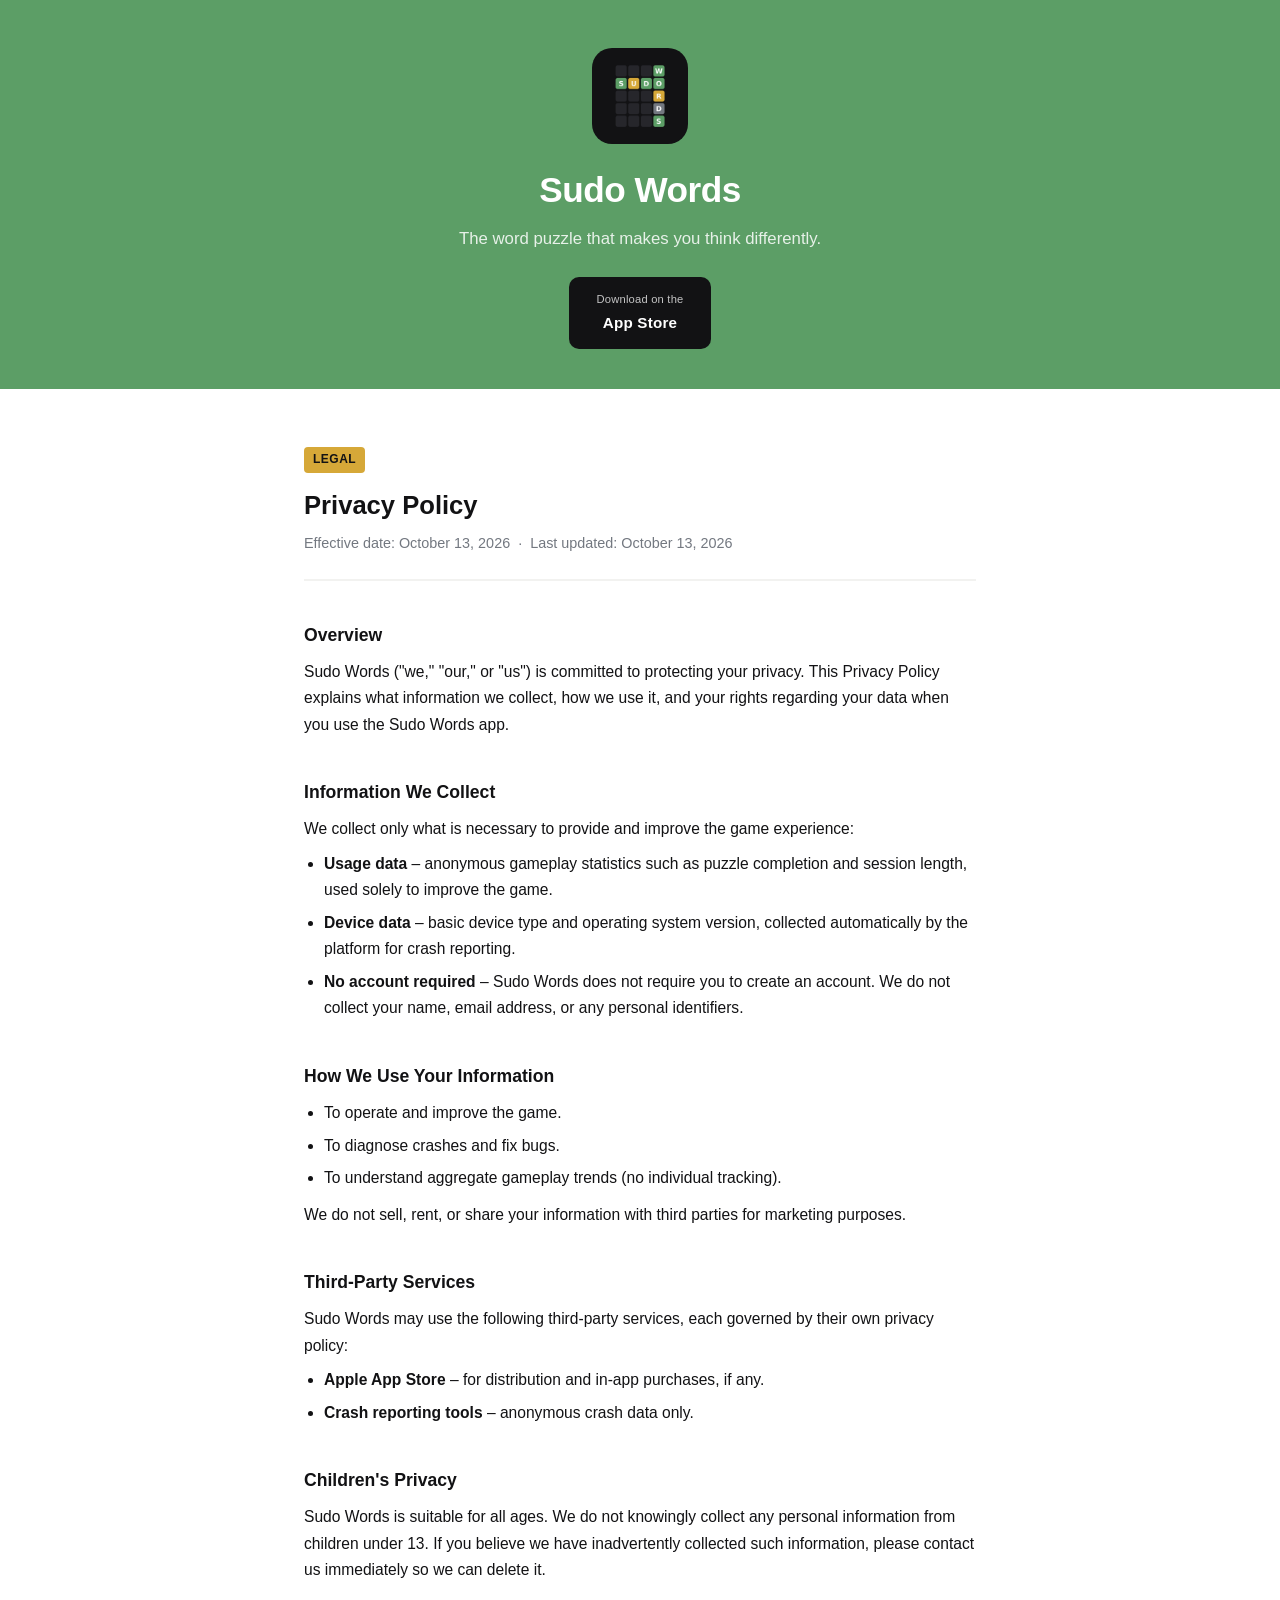
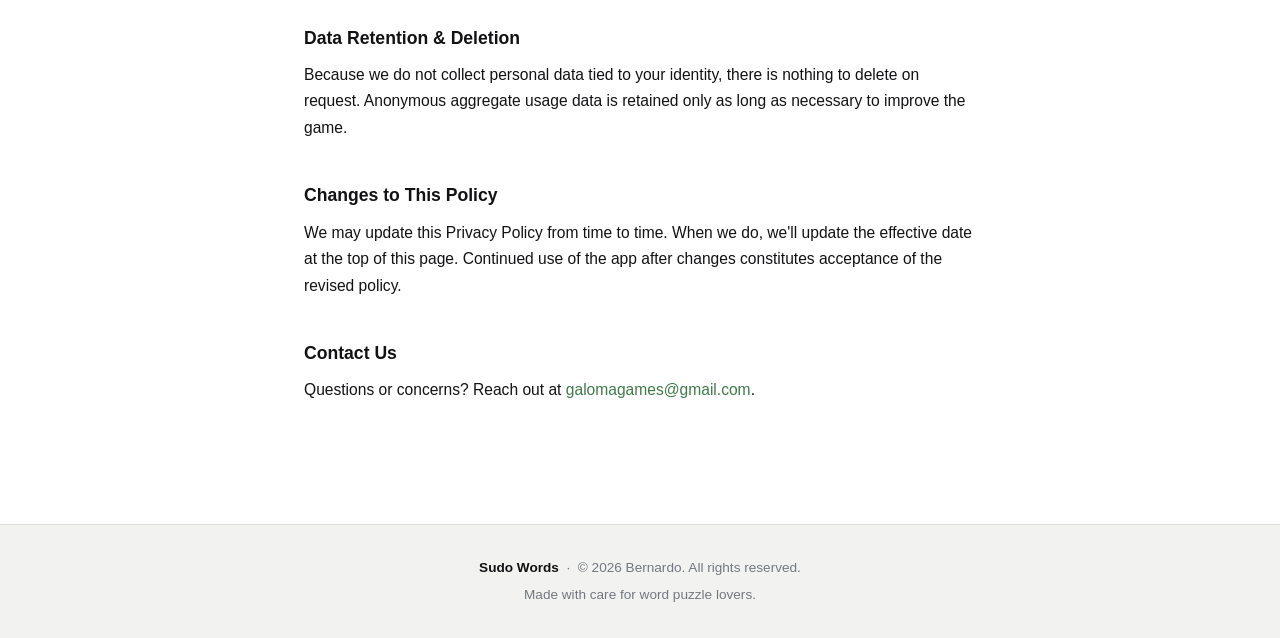
==== index.html @ 6a66f020 "Add files via upload" ====
<!DOCTYPE html>
<html lang="en">
<head>
  <meta charset="UTF-8" />
  <meta name="viewport" content="width=device-width, initial-scale=1.0" />
  <title>Sudo Words – Privacy Policy</title>
  <style>
    *, *::before, *::after { box-sizing: border-box; margin: 0; padding: 0; }

    :root {
      --green: #5C9E66;
      --green-dark: #3F7A49;
      --gold: #D6A838;
      --slate: #737880;
      --white: #FFFFFF;
      --near-black: #121214;
      --off-white: #F2F2F0;
      --border: #E0E0DE;
    }

    body {
      font-family: -apple-system, BlinkMacSystemFont, 'Segoe UI', Roboto, Helvetica, Arial, sans-serif;
      background: var(--white);
      color: var(--near-black);
      font-size: 16px;
      line-height: 1.6;
    }

    /* ── Header ── */
    header {
      background: var(--green);
      padding: 48px 24px 40px;
      text-align: center;
    }

    .app-icon {
      width: 96px;
      height: 96px;
      border-radius: 20px;
      margin-bottom: 18px;
      display: block;
      margin-left: auto;
      margin-right: auto;
    }

    header h1 {
      font-size: 2.2rem;
      font-weight: 800;
      color: var(--white);
      letter-spacing: -0.5px;
    }

    header p.tagline {
      color: rgba(255,255,255,0.85);
      margin-top: 8px;
      font-size: 1.05rem;
    }

    .app-store-btn {
      display: inline-block;
      margin-top: 24px;
      background: var(--near-black);
      color: var(--white);
      text-decoration: none;
      padding: 14px 28px;
      border-radius: 10px;
      font-size: 0.95rem;
      font-weight: 600;
      letter-spacing: 0.2px;
      transition: opacity 0.15s;
    }

    .app-store-btn:hover { opacity: 0.85; }

    .app-store-btn .btn-small { display: block; font-size: 0.7rem; font-weight: 400; opacity: 0.75; margin-bottom: 2px; }

    /* ── Main content ── */
    main {
      max-width: 720px;
      margin: 0 auto;
      padding: 56px 24px 80px;
    }

    .policy-header {
      border-bottom: 2px solid var(--off-white);
      padding-bottom: 24px;
      margin-bottom: 40px;
    }

    .policy-header h2 {
      font-size: 1.6rem;
      font-weight: 700;
      color: var(--near-black);
    }

    .policy-header p {
      color: var(--slate);
      margin-top: 6px;
      font-size: 0.9rem;
    }

    .gold-accent {
      display: inline-block;
      background: var(--gold);
      color: var(--near-black);
      font-size: 0.75rem;
      font-weight: 700;
      letter-spacing: 0.5px;
      text-transform: uppercase;
      padding: 3px 9px;
      border-radius: 4px;
      margin-bottom: 12px;
    }

    section {
      margin-bottom: 40px;
    }

    section h3 {
      font-size: 1.1rem;
      font-weight: 700;
      color: var(--near-black);
      margin-bottom: 10px;
    }

    section p, section li {
      color: var(--near-black);
      font-size: 0.975rem;
      line-height: 1.7;
    }

    section ul {
      padding-left: 20px;
      margin-top: 8px;
    }

    section ul li {
      margin-bottom: 6px;
    }

    a { color: var(--green-dark); text-decoration: none; }
    a:hover { text-decoration: underline; }

    /* ── Footer ── */
    footer {
      background: var(--off-white);
      border-top: 1px solid var(--border);
      text-align: center;
      padding: 32px 24px;
      font-size: 0.85rem;
      color: var(--slate);
    }

    footer strong { color: var(--near-black); }

    /* ── Responsive ── */
    @media (max-width: 480px) {
      header h1 { font-size: 1.7rem; }
      main { padding: 40px 20px 60px; }
      .tile { width: 30px; height: 30px; font-size: 13px; }
    }
  </style>
</head>
<body>

  <header>
    <img src="[data-uri]" alt="Sudo Words app icon" class="app-icon" />
    <h1>Sudo Words</h1>
    <p class="tagline">The word puzzle that makes you think differently.</p>
    <a href="#" class="app-store-btn" aria-label="Download on the App Store (coming soon)">
      <span class="btn-small">Download on the</span>
      App Store
    </a>
  </header>

  <main>
    <div class="policy-header">
      <span class="gold-accent">Legal</span>
      <h2>Privacy Policy</h2>
      <p>Effective date: October 13, 2026 &nbsp;·&nbsp; Last updated: October 13, 2026</p>
    </div>

    <section>
      <h3>Overview</h3>
      <p>Sudo Words ("we," "our," or "us") is committed to protecting your privacy. This Privacy Policy explains what information we collect, how we use it, and your rights regarding your data when you use the Sudo Words app.</p>
    </section>

    <section>
      <h3>Information We Collect</h3>
      <p>We collect only what is necessary to provide and improve the game experience:</p>
      <ul>
        <li><strong>Usage data</strong> – anonymous gameplay statistics such as puzzle completion and session length, used solely to improve the game.</li>
        <li><strong>Device data</strong> – basic device type and operating system version, collected automatically by the platform for crash reporting.</li>
        <li><strong>No account required</strong> – Sudo Words does not require you to create an account. We do not collect your name, email address, or any personal identifiers.</li>
      </ul>
    </section>

    <section>
      <h3>How We Use Your Information</h3>
      <ul>
        <li>To operate and improve the game.</li>
        <li>To diagnose crashes and fix bugs.</li>
        <li>To understand aggregate gameplay trends (no individual tracking).</li>
      </ul>
      <p style="margin-top:10px;">We do not sell, rent, or share your information with third parties for marketing purposes.</p>
    </section>

    <section>
      <h3>Third-Party Services</h3>
      <p>Sudo Words may use the following third-party services, each governed by their own privacy policy:</p>
      <ul>
        <li><strong>Apple App Store</strong> – for distribution and in-app purchases, if any.</li>
        <li><strong>Crash reporting tools</strong> – anonymous crash data only.</li>
      </ul>
    </section>

    <section>
      <h3>Children's Privacy</h3>
      <p>Sudo Words is suitable for all ages. We do not knowingly collect any personal information from children under 13. If you believe we have inadvertently collected such information, please contact us immediately so we can delete it.</p>
    </section>

    <section>
      <h3>Data Retention &amp; Deletion</h3>
      <p>Because we do not collect personal data tied to your identity, there is nothing to delete on request. Anonymous aggregate usage data is retained only as long as necessary to improve the game.</p>
    </section>

    <section>
      <h3>Changes to This Policy</h3>
      <p>We may update this Privacy Policy from time to time. When we do, we'll update the effective date at the top of this page. Continued use of the app after changes constitutes acceptance of the revised policy.</p>
    </section>

    <section>
      <h3>Contact Us</h3>
      <p>Questions or concerns? Reach out at <a href="mailto:galomagames@gmail.com">galomagames@gmail.com</a>.</p>
    </section>
  </main>

  <footer>
    <p><strong>Sudo Words</strong> &nbsp;·&nbsp; &copy; 2026 Bernardo. All rights reserved.</p>
    <p style="margin-top:6px;">Made with care for word puzzle lovers.</p>
  </footer>

</body>
</html>
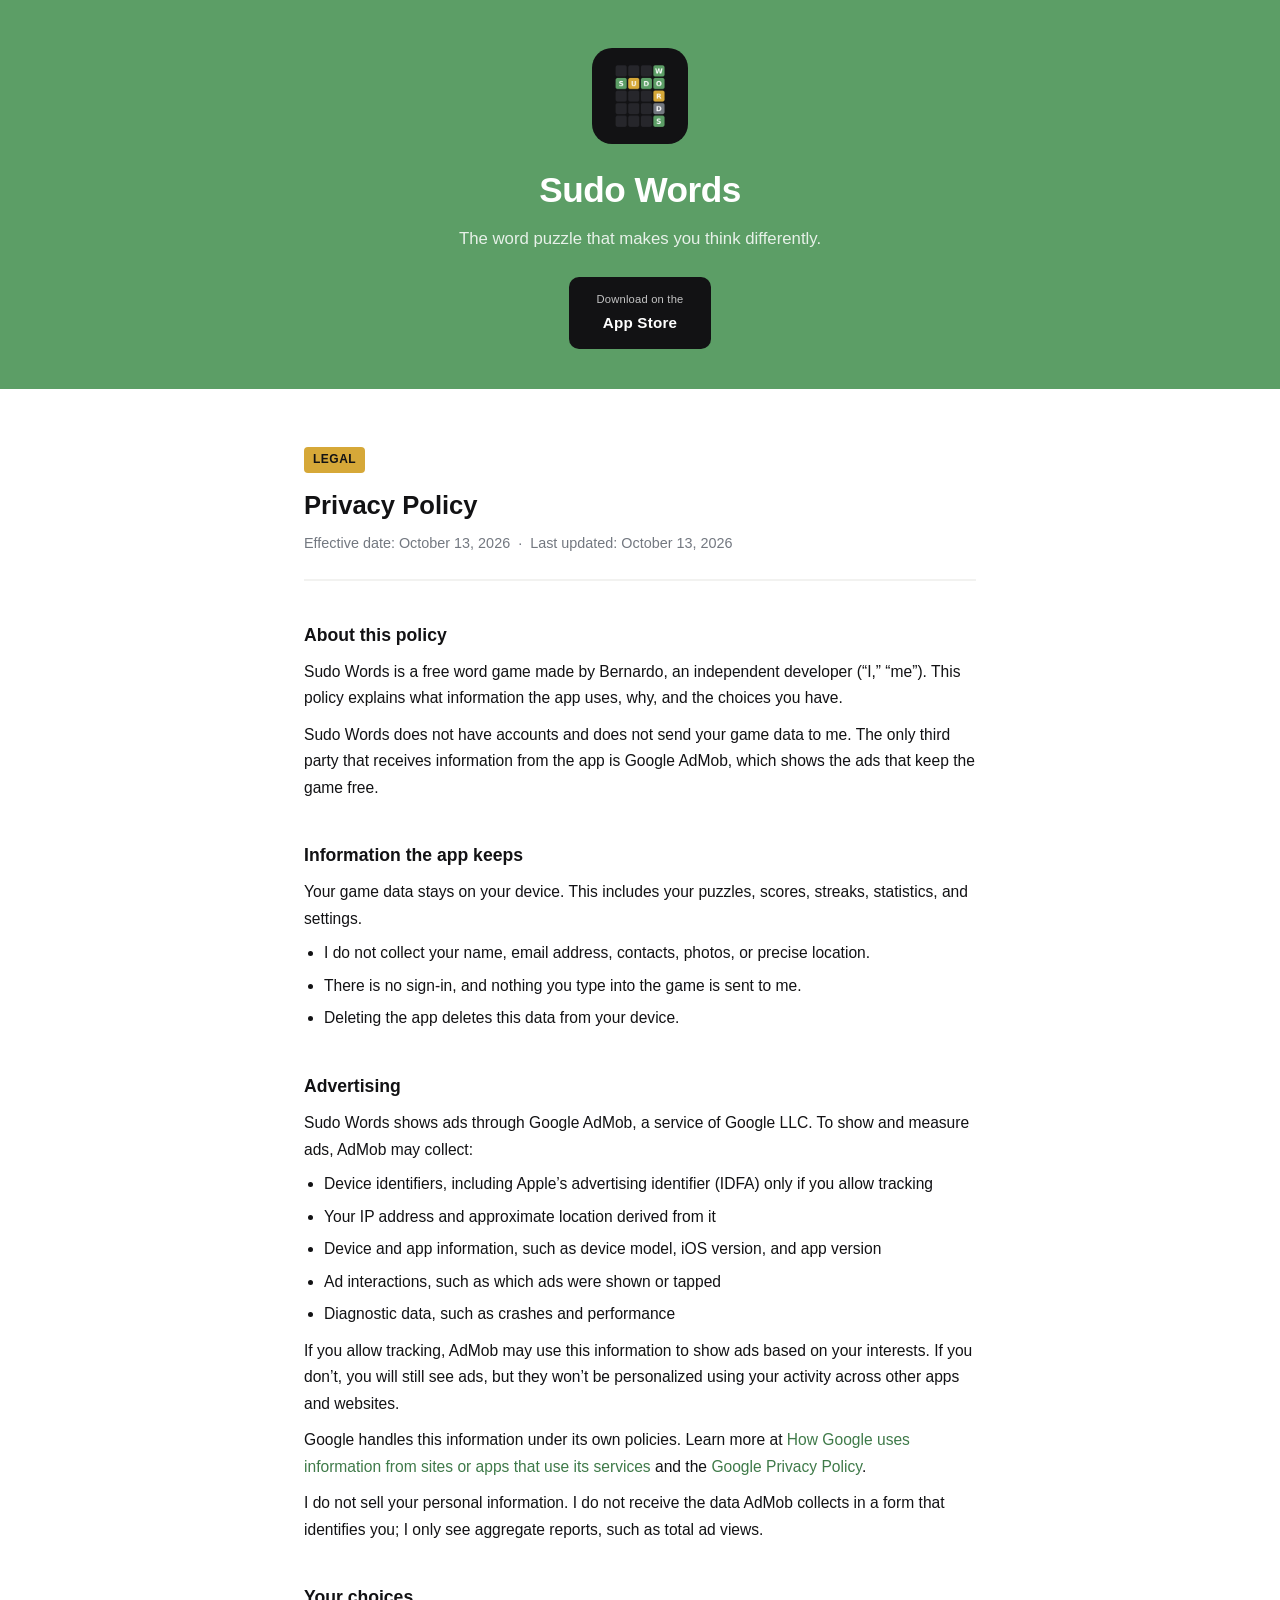
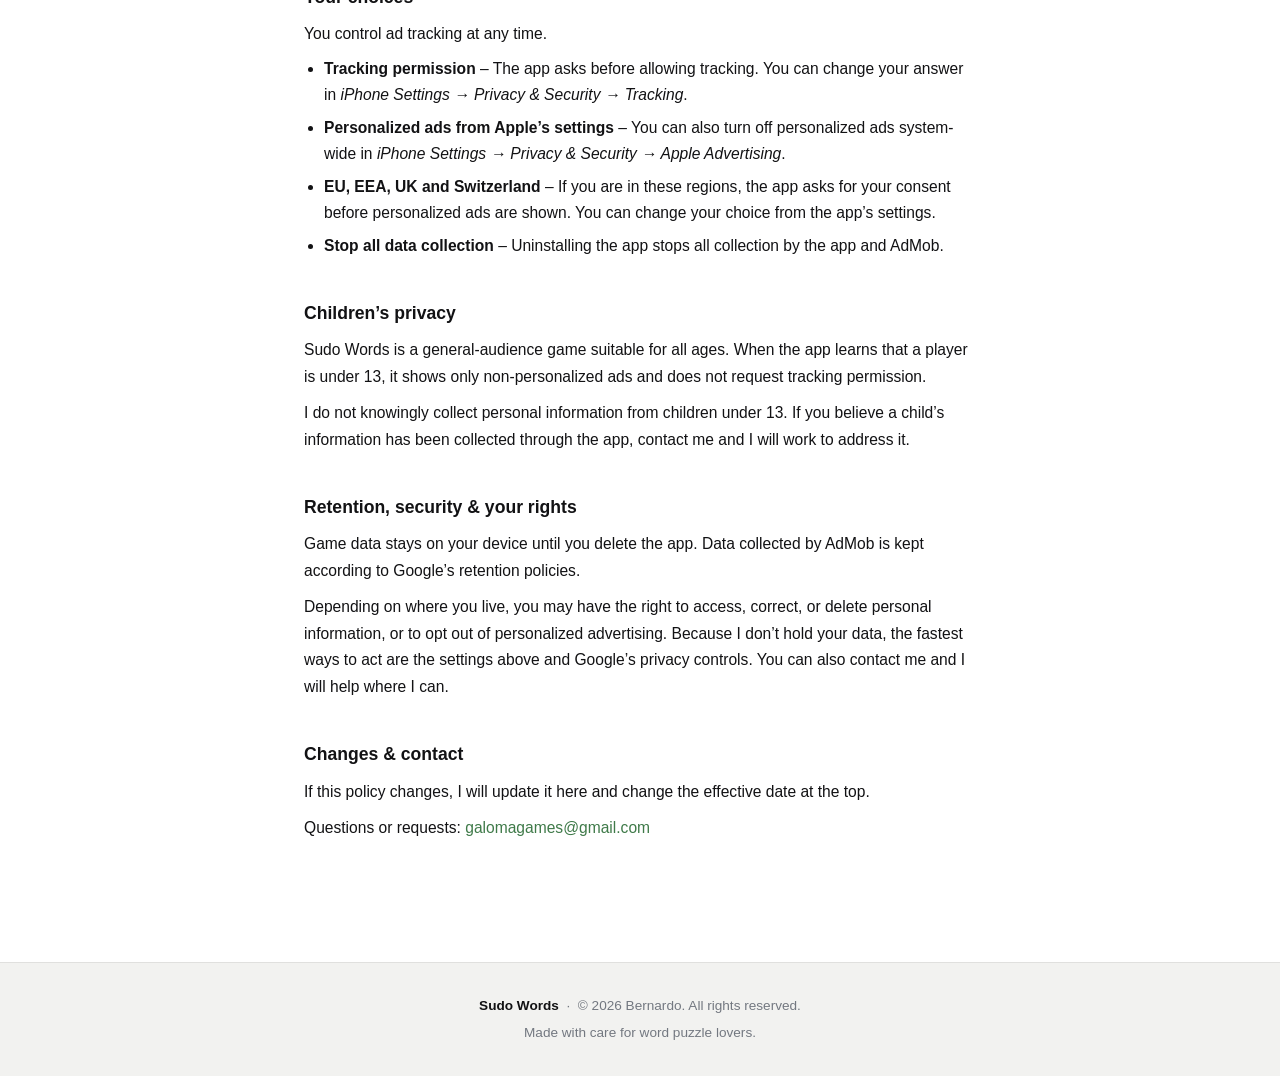
==== commit fe4f033b: "Add files via upload" ====
--- a/index.html
+++ b/index.html
@@ -177,61 +177,67 @@
     <div class="policy-header">
       <span class="gold-accent">Legal</span>
       <h2>Privacy Policy</h2>
-      <p>Effective date: October 13, 2026 &nbsp;·&nbsp; Last updated: October 13, 2026</p>
+      <p>Effective date: October 13, 2026 &nbsp;&middot;&nbsp; Last updated: October 13, 2026</p>
     </div>
 
     <section>
-      <h3>Overview</h3>
-      <p>Sudo Words ("we," "our," or "us") is committed to protecting your privacy. This Privacy Policy explains what information we collect, how we use it, and your rights regarding your data when you use the Sudo Words app.</p>
-    </section>
-
-    <section>
-      <h3>Information We Collect</h3>
-      <p>We collect only what is necessary to provide and improve the game experience:</p>
+      <h3>About this policy</h3>
+      <p>Sudo Words is a free word game made by Bernardo, an independent developer (&ldquo;I,&rdquo; &ldquo;me&rdquo;). This policy explains what information the app uses, why, and the choices you have.</p>
+      <p style="margin-top:10px;">Sudo Words does not have accounts and does not send your game data to me. The only third party that receives information from the app is Google AdMob, which shows the ads that keep the game free.</p>
+    </section>
+
+    <section>
+      <h3>Information the app keeps</h3>
+      <p>Your game data stays on your device. This includes your puzzles, scores, streaks, statistics, and settings.</p>
       <ul>
-        <li><strong>Usage data</strong> – anonymous gameplay statistics such as puzzle completion and session length, used solely to improve the game.</li>
-        <li><strong>Device data</strong> – basic device type and operating system version, collected automatically by the platform for crash reporting.</li>
-        <li><strong>No account required</strong> – Sudo Words does not require you to create an account. We do not collect your name, email address, or any personal identifiers.</li>
+        <li>I do not collect your name, email address, contacts, photos, or precise location.</li>
+        <li>There is no sign-in, and nothing you type into the game is sent to me.</li>
+        <li>Deleting the app deletes this data from your device.</li>
       </ul>
     </section>
 
     <section>
-      <h3>How We Use Your Information</h3>
+      <h3>Advertising</h3>
+      <p>Sudo Words shows ads through Google AdMob, a service of Google LLC. To show and measure ads, AdMob may collect:</p>
       <ul>
-        <li>To operate and improve the game.</li>
-        <li>To diagnose crashes and fix bugs.</li>
-        <li>To understand aggregate gameplay trends (no individual tracking).</li>
+        <li>Device identifiers, including Apple&rsquo;s advertising identifier (IDFA) only if you allow tracking</li>
+        <li>Your IP address and approximate location derived from it</li>
+        <li>Device and app information, such as device model, iOS version, and app version</li>
+        <li>Ad interactions, such as which ads were shown or tapped</li>
+        <li>Diagnostic data, such as crashes and performance</li>
       </ul>
-      <p style="margin-top:10px;">We do not sell, rent, or share your information with third parties for marketing purposes.</p>
-    </section>
-
-    <section>
-      <h3>Third-Party Services</h3>
-      <p>Sudo Words may use the following third-party services, each governed by their own privacy policy:</p>
+      <p style="margin-top:10px;">If you allow tracking, AdMob may use this information to show ads based on your interests. If you don&rsquo;t, you will still see ads, but they won&rsquo;t be personalized using your activity across other apps and websites.</p>
+      <p style="margin-top:10px;">Google handles this information under its own policies. Learn more at <a href="https://policies.google.com/technologies/partner-sites" target="_blank" rel="noopener">How Google uses information from sites or apps that use its services</a> and the <a href="https://policies.google.com/privacy" target="_blank" rel="noopener">Google Privacy Policy</a>.</p>
+      <p style="margin-top:10px;">I do not sell your personal information. I do not receive the data AdMob collects in a form that identifies you; I only see aggregate reports, such as total ad views.</p>
+    </section>
+
+    <section>
+      <h3>Your choices</h3>
+      <p>You control ad tracking at any time.</p>
       <ul>
-        <li><strong>Apple App Store</strong> – for distribution and in-app purchases, if any.</li>
-        <li><strong>Crash reporting tools</strong> – anonymous crash data only.</li>
+        <li><strong>Tracking permission</strong> &ndash; The app asks before allowing tracking. You can change your answer in <em>iPhone Settings &rarr; Privacy &amp; Security &rarr; Tracking</em>.</li>
+        <li><strong>Personalized ads from Apple&rsquo;s settings</strong> &ndash; You can also turn off personalized ads system-wide in <em>iPhone Settings &rarr; Privacy &amp; Security &rarr; Apple Advertising</em>.</li>
+        <li><strong>EU, EEA, UK and Switzerland</strong> &ndash; If you are in these regions, the app asks for your consent before personalized ads are shown. You can change your choice from the app&rsquo;s settings.</li>
+        <li><strong>Stop all data collection</strong> &ndash; Uninstalling the app stops all collection by the app and AdMob.</li>
       </ul>
     </section>
 
     <section>
-      <h3>Children's Privacy</h3>
-      <p>Sudo Words is suitable for all ages. We do not knowingly collect any personal information from children under 13. If you believe we have inadvertently collected such information, please contact us immediately so we can delete it.</p>
-    </section>
-
-    <section>
-      <h3>Data Retention &amp; Deletion</h3>
-      <p>Because we do not collect personal data tied to your identity, there is nothing to delete on request. Anonymous aggregate usage data is retained only as long as necessary to improve the game.</p>
-    </section>
-
-    <section>
-      <h3>Changes to This Policy</h3>
-      <p>We may update this Privacy Policy from time to time. When we do, we'll update the effective date at the top of this page. Continued use of the app after changes constitutes acceptance of the revised policy.</p>
-    </section>
-
-    <section>
-      <h3>Contact Us</h3>
-      <p>Questions or concerns? Reach out at <a href="mailto:galomagames@gmail.com">galomagames@gmail.com</a>.</p>
+      <h3>Children&rsquo;s privacy</h3>
+      <p>Sudo Words is a general-audience game suitable for all ages. When the app learns that a player is under 13, it shows only non-personalized ads and does not request tracking permission.</p>
+      <p style="margin-top:10px;">I do not knowingly collect personal information from children under 13. If you believe a child&rsquo;s information has been collected through the app, contact me and I will work to address it.</p>
+    </section>
+
+    <section>
+      <h3>Retention, security &amp; your rights</h3>
+      <p>Game data stays on your device until you delete the app. Data collected by AdMob is kept according to Google&rsquo;s retention policies.</p>
+      <p style="margin-top:10px;">Depending on where you live, you may have the right to access, correct, or delete personal information, or to opt out of personalized advertising. Because I don&rsquo;t hold your data, the fastest ways to act are the settings above and Google&rsquo;s privacy controls. You can also contact me and I will help where I can.</p>
+    </section>
+
+    <section>
+      <h3>Changes &amp; contact</h3>
+      <p>If this policy changes, I will update it here and change the effective date at the top.</p>
+      <p style="margin-top:10px;">Questions or requests: <a href="mailto:galomagames@gmail.com">galomagames@gmail.com</a></p>
     </section>
   </main>
 
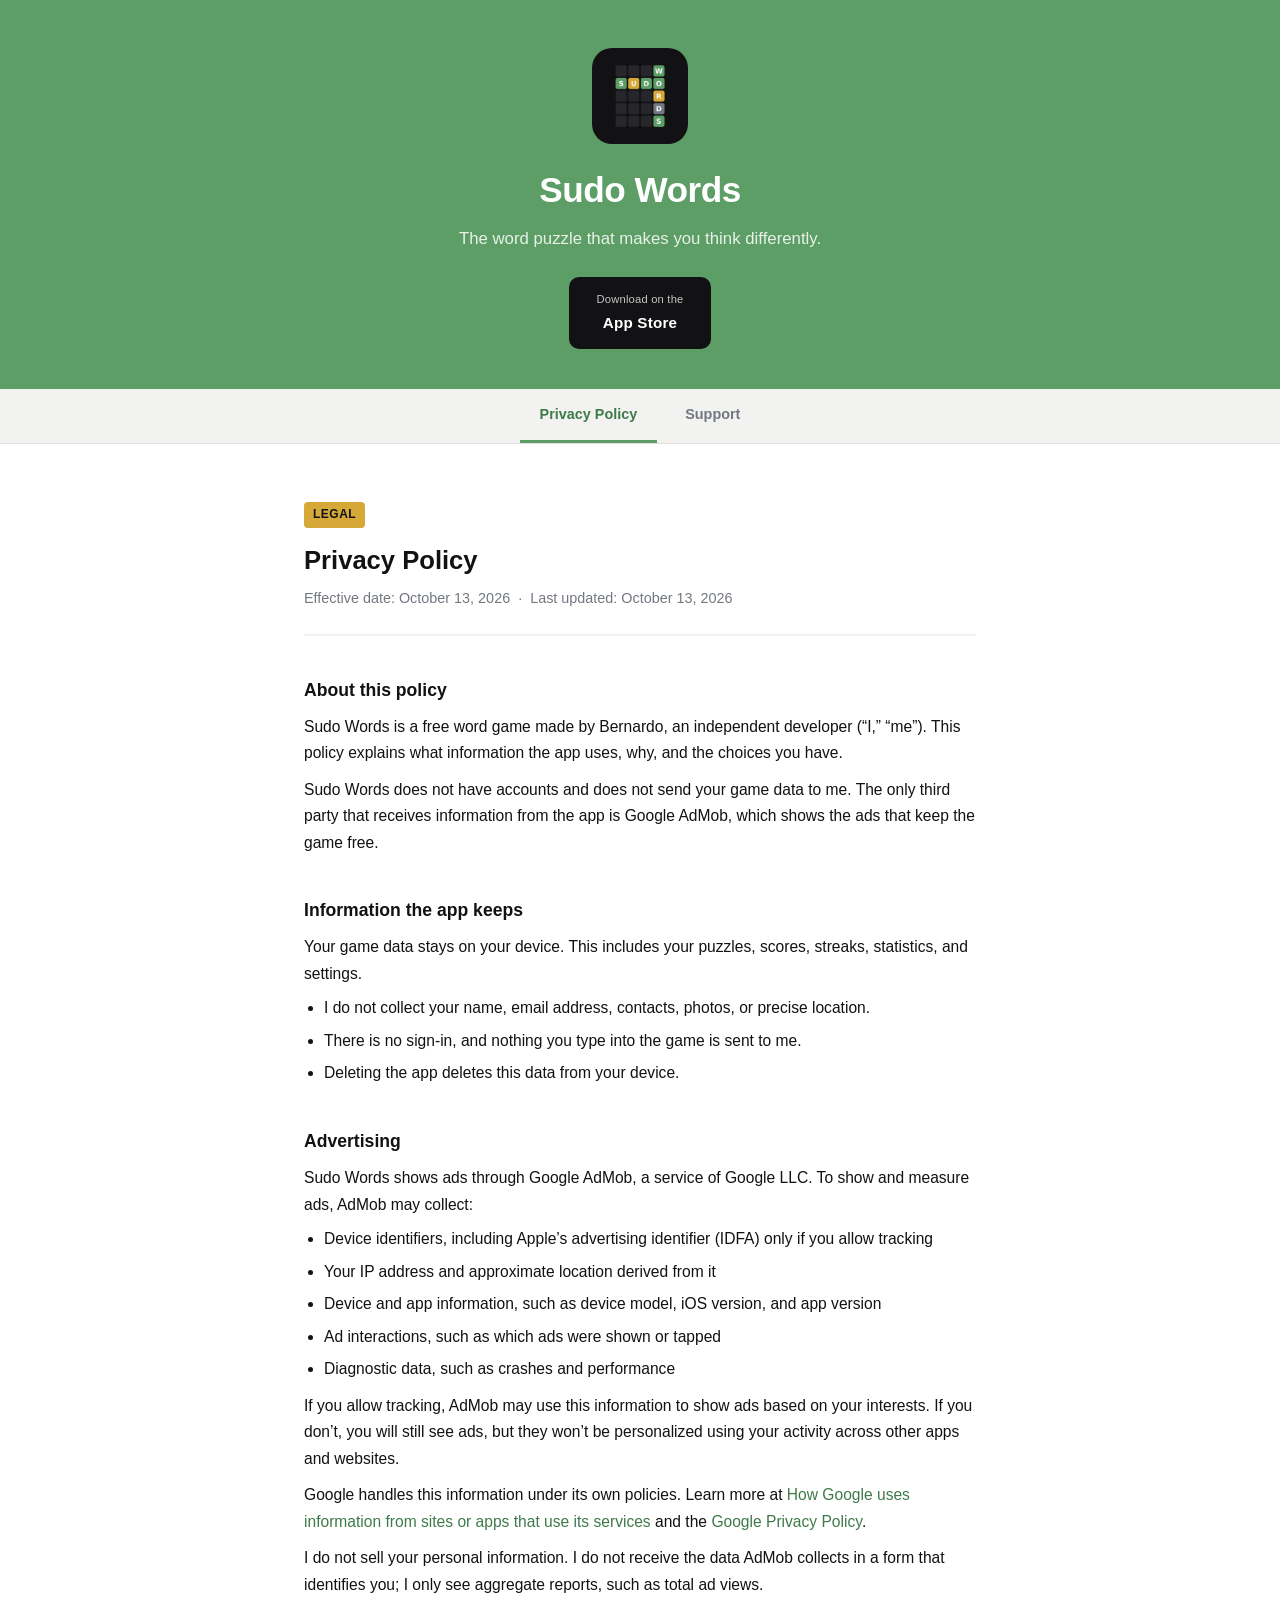
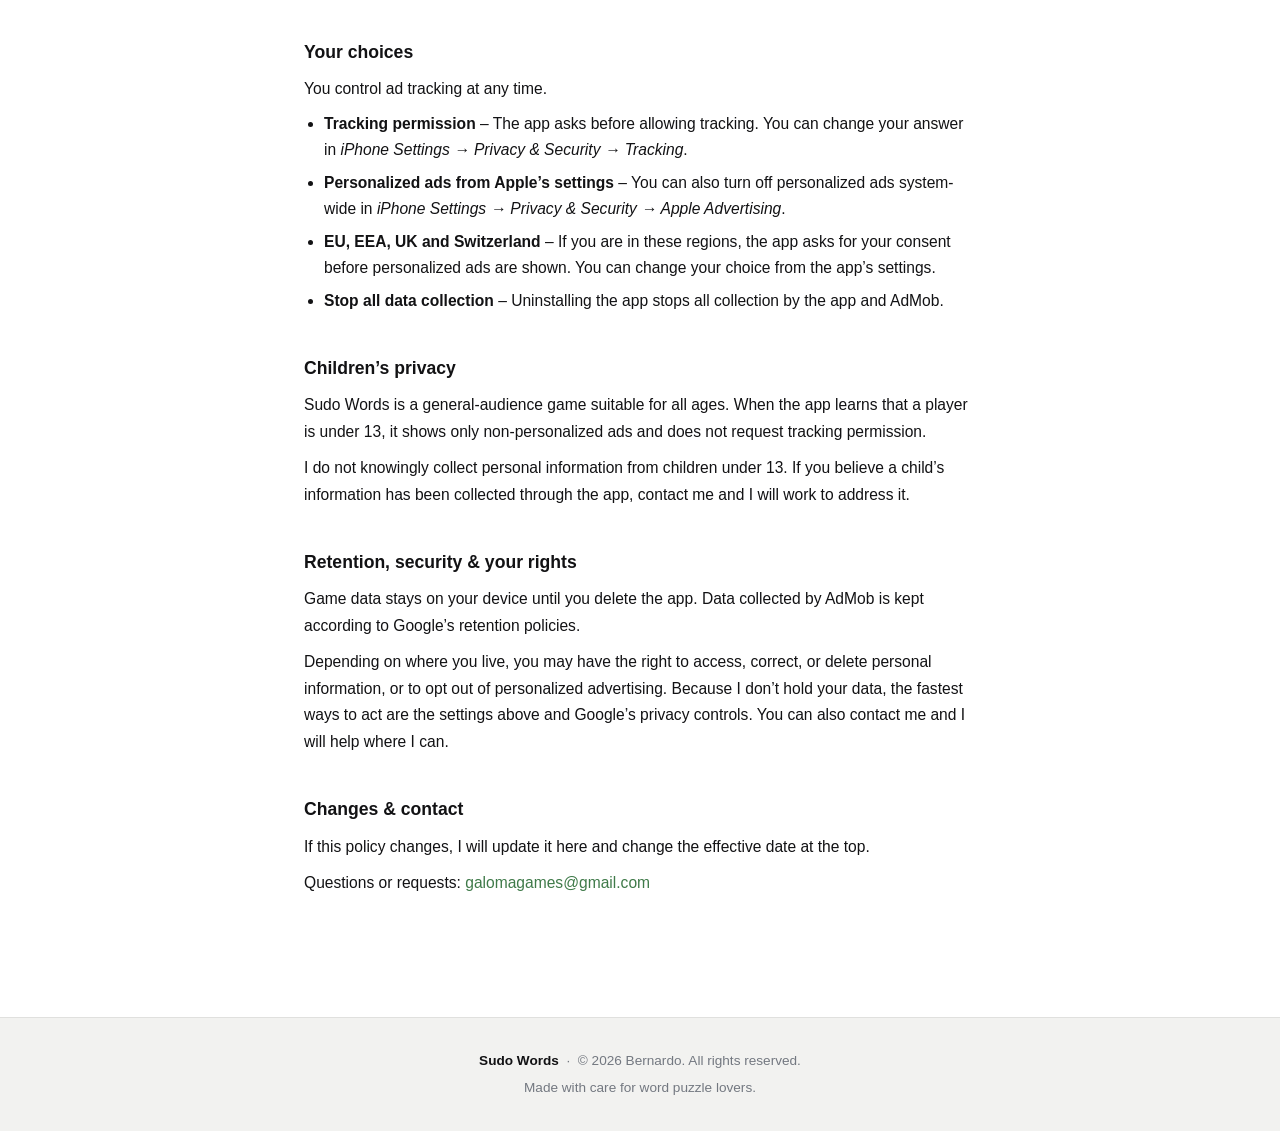
==== commit bc456655: "Add files via upload" ====
--- a/index.html
+++ b/index.html
@@ -159,7 +159,30 @@
       main { padding: 40px 20px 60px; }
       .tile { width: 30px; height: 30px; font-size: 13px; }
     }
-  </style>
+    nav {
+      background: var(--off-white);
+      border-bottom: 1px solid var(--border);
+      display: flex;
+      justify-content: center;
+      gap: 8px;
+      padding: 0 24px;
+    }
+
+    nav a {
+      display: inline-block;
+      padding: 14px 20px;
+      font-size: 0.9rem;
+      font-weight: 600;
+      color: var(--slate);
+      text-decoration: none;
+      border-bottom: 3px solid transparent;
+      transition: color 0.15s, border-color 0.15s;
+    }
+
+    nav a:hover { color: var(--near-black); }
+    nav a.active { color: var(--green-dark); border-bottom-color: var(--green); }
+
+      </style>
 </head>
 <body>
 
@@ -172,6 +195,11 @@
       App Store
     </a>
   </header>
+  <nav>
+    <a href="index.html" class="active">Privacy Policy</a>
+    <a href="support.html">Support</a>
+  </nav>
+
 
   <main>
     <div class="policy-header">
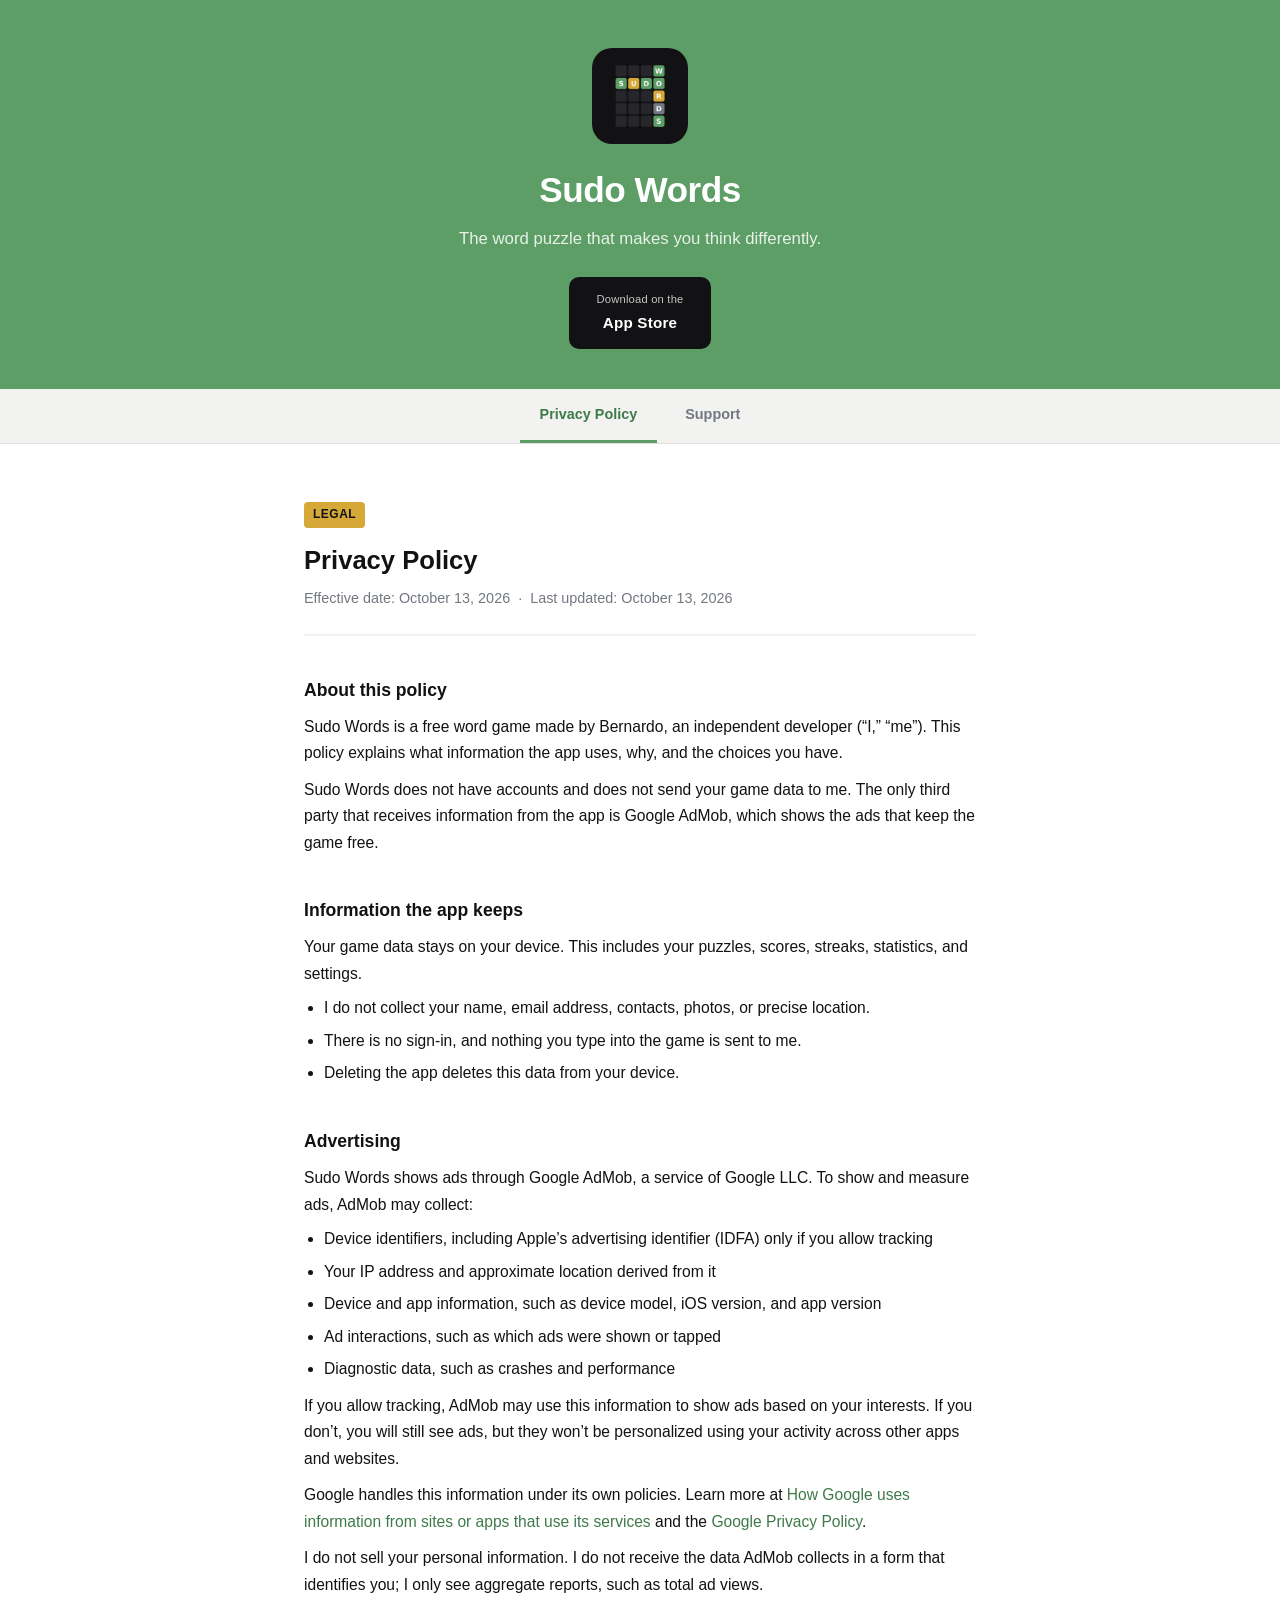
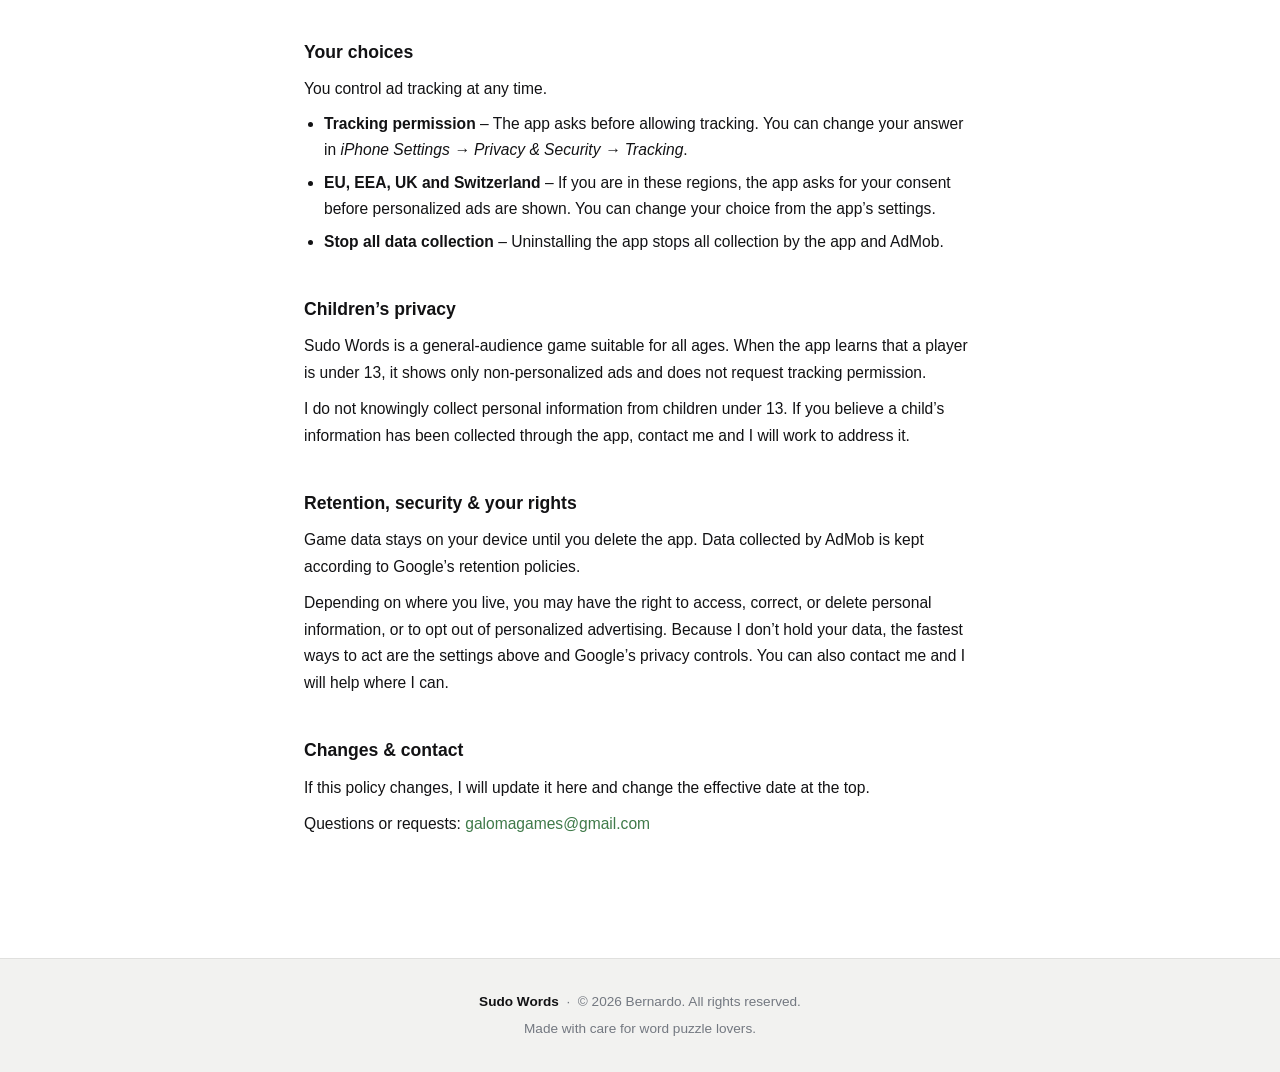
==== commit cac9d6a7: "Add files via upload" ====
--- a/index.html
+++ b/index.html
@@ -244,7 +244,6 @@
       <p>You control ad tracking at any time.</p>
       <ul>
         <li><strong>Tracking permission</strong> &ndash; The app asks before allowing tracking. You can change your answer in <em>iPhone Settings &rarr; Privacy &amp; Security &rarr; Tracking</em>.</li>
-        <li><strong>Personalized ads from Apple&rsquo;s settings</strong> &ndash; You can also turn off personalized ads system-wide in <em>iPhone Settings &rarr; Privacy &amp; Security &rarr; Apple Advertising</em>.</li>
         <li><strong>EU, EEA, UK and Switzerland</strong> &ndash; If you are in these regions, the app asks for your consent before personalized ads are shown. You can change your choice from the app&rsquo;s settings.</li>
         <li><strong>Stop all data collection</strong> &ndash; Uninstalling the app stops all collection by the app and AdMob.</li>
       </ul>
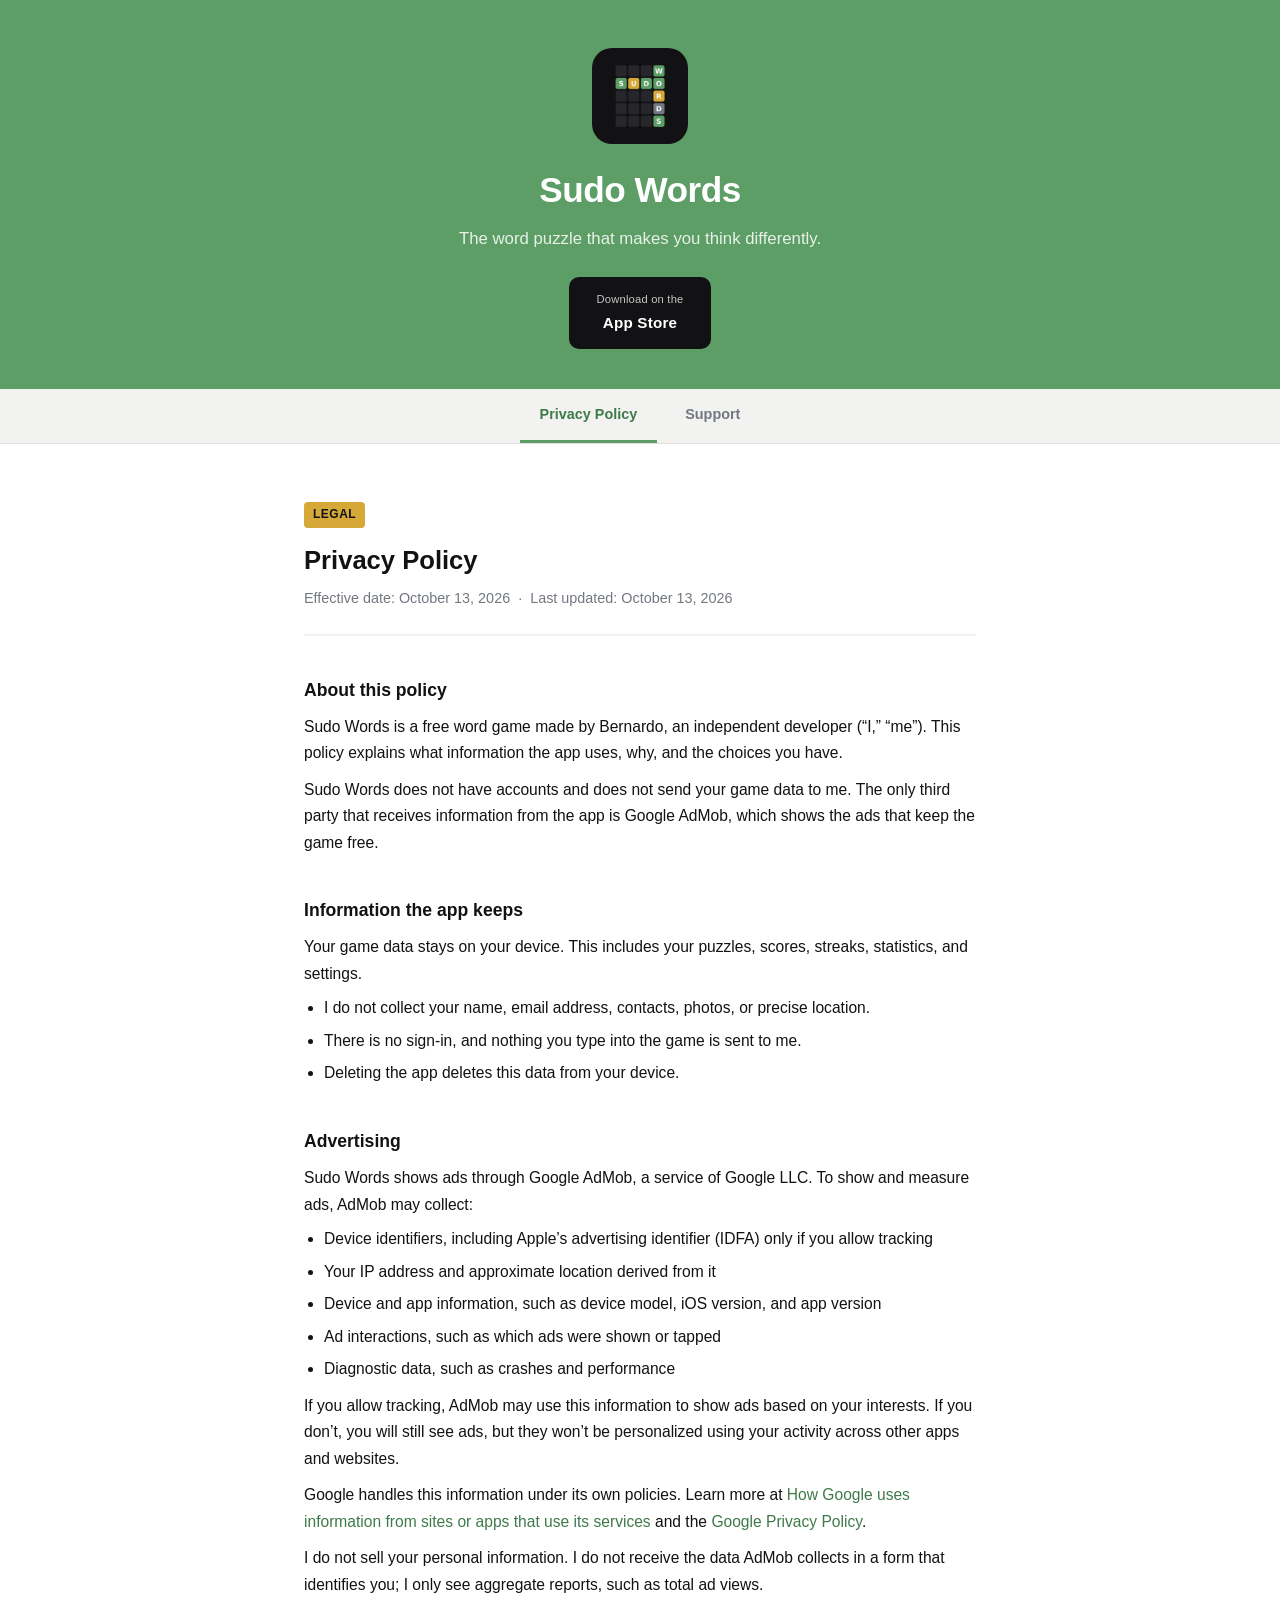
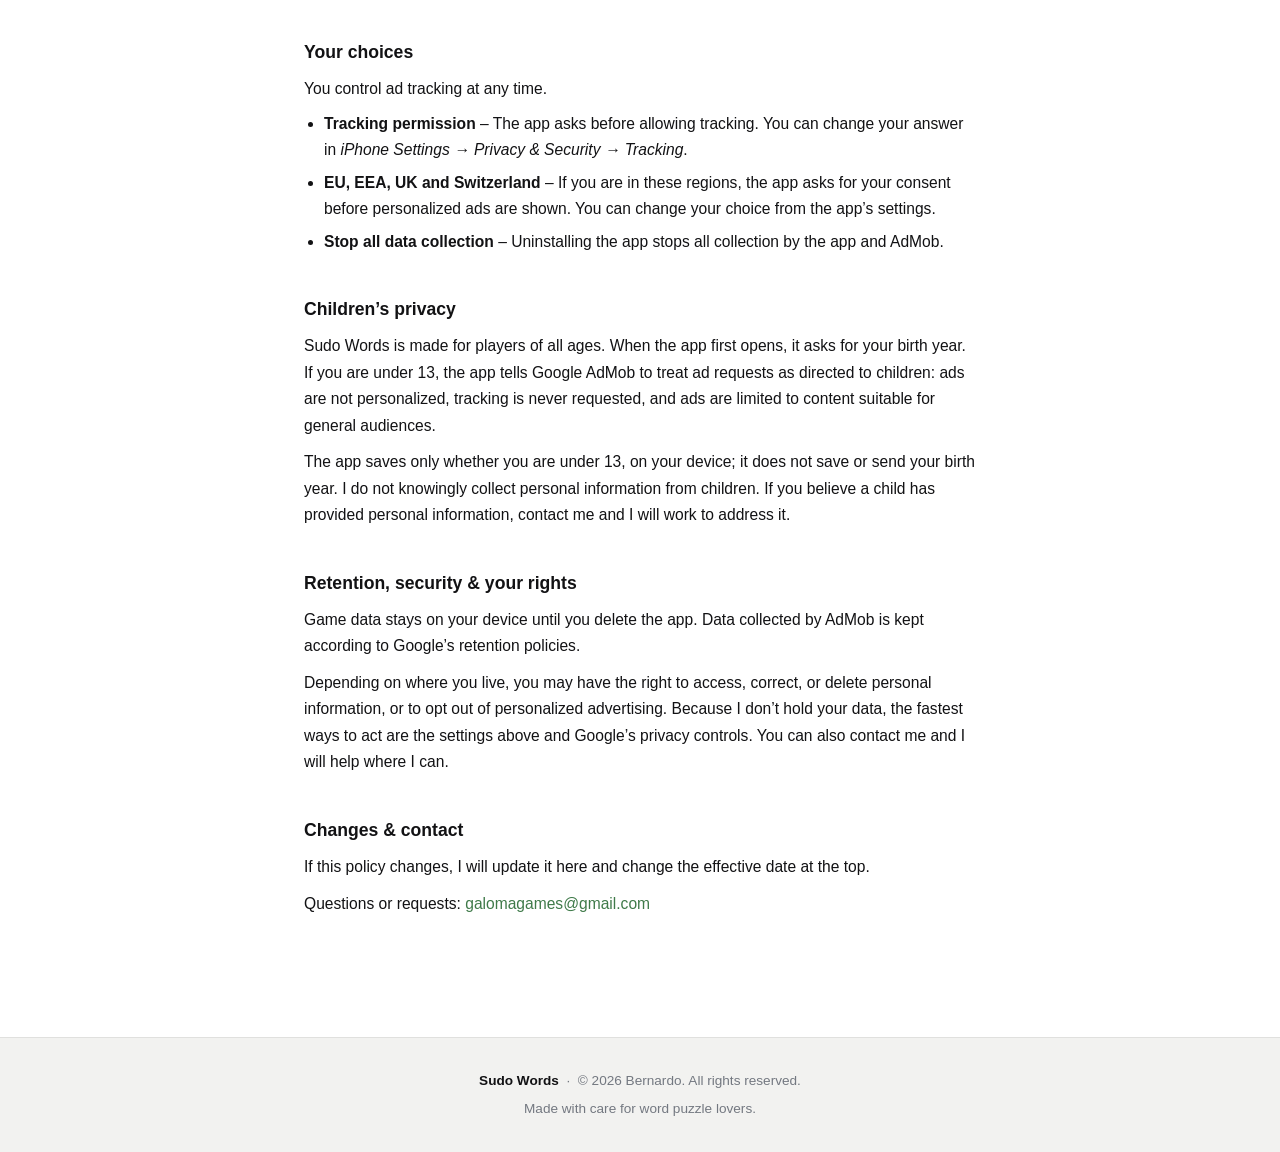
==== commit 59574299: "Add files via upload" ====
--- a/index.html
+++ b/index.html
@@ -251,8 +251,8 @@
 
     <section>
       <h3>Children&rsquo;s privacy</h3>
-      <p>Sudo Words is a general-audience game suitable for all ages. When the app learns that a player is under 13, it shows only non-personalized ads and does not request tracking permission.</p>
-      <p style="margin-top:10px;">I do not knowingly collect personal information from children under 13. If you believe a child&rsquo;s information has been collected through the app, contact me and I will work to address it.</p>
+      <p>Sudo Words is made for players of all ages. When the app first opens, it asks for your birth year. If you are under 13, the app tells Google AdMob to treat ad requests as directed to children: ads are not personalized, tracking is never requested, and ads are limited to content suitable for general audiences.</p>
+      <p style="margin-top:10px;">The app saves only whether you are under 13, on your device; it does not save or send your birth year. I do not knowingly collect personal information from children. If you believe a child has provided personal information, contact me and I will work to address it.</p>
     </section>
 
     <section>
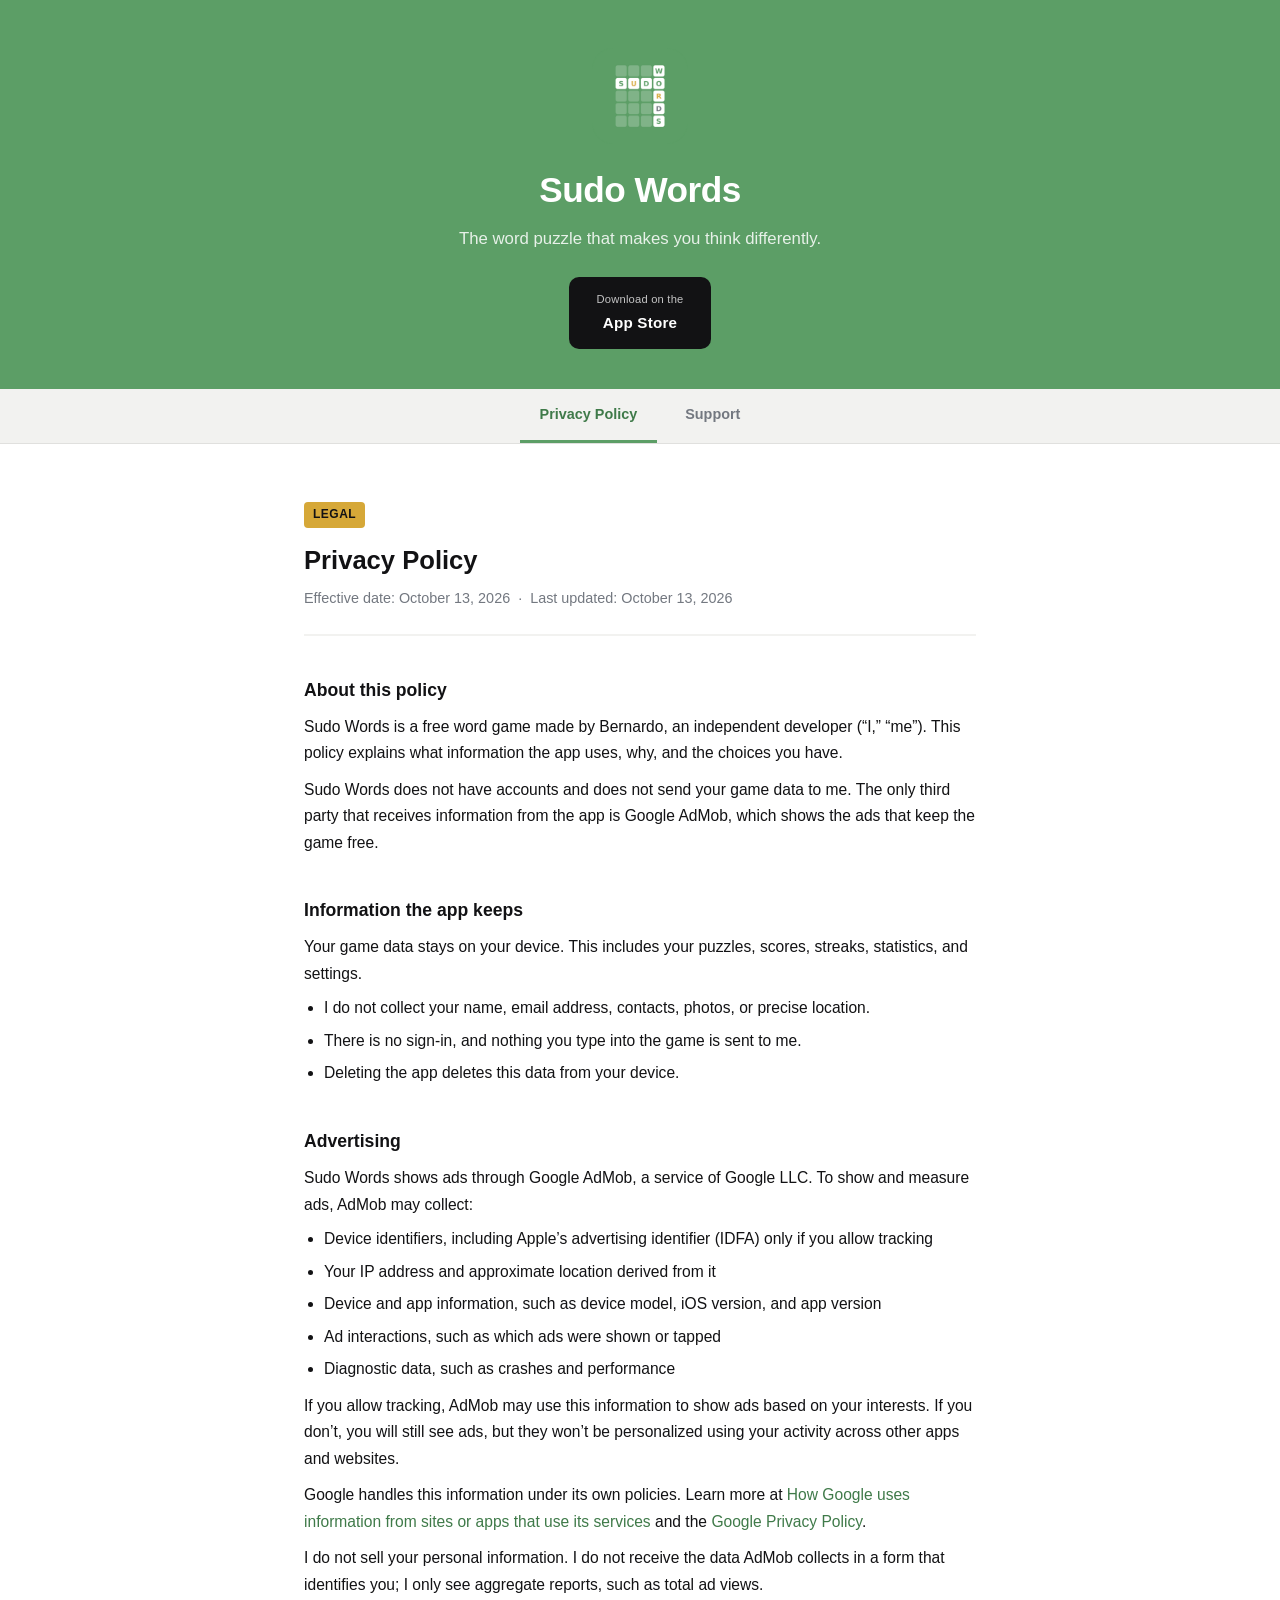
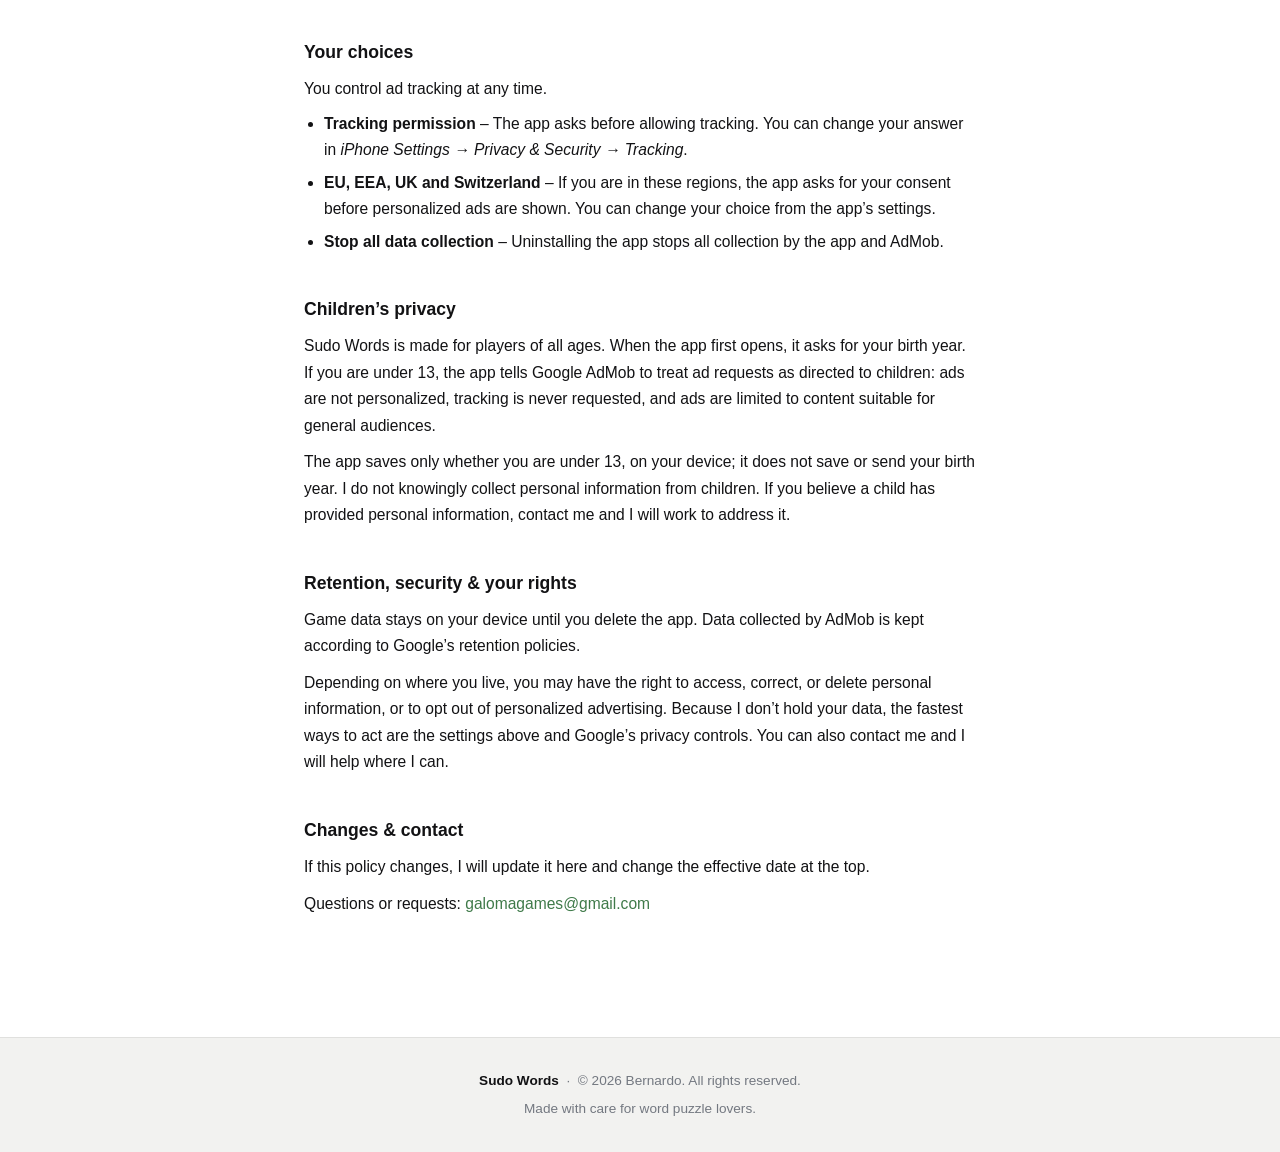
==== commit 41a789f9: "Update index.html" ====
--- a/index.html
+++ b/index.html
@@ -187,7 +187,7 @@
 <body>
 
   <header>
-    <img src="[data-uri]" alt="Sudo Words app icon" class="app-icon" />
+    <img src="icon.png" alt="Sudo Words app icon" class="app-icon" />
     <h1>Sudo Words</h1>
     <p class="tagline">The word puzzle that makes you think differently.</p>
     <a href="#" class="app-store-btn" aria-label="Download on the App Store (coming soon)">
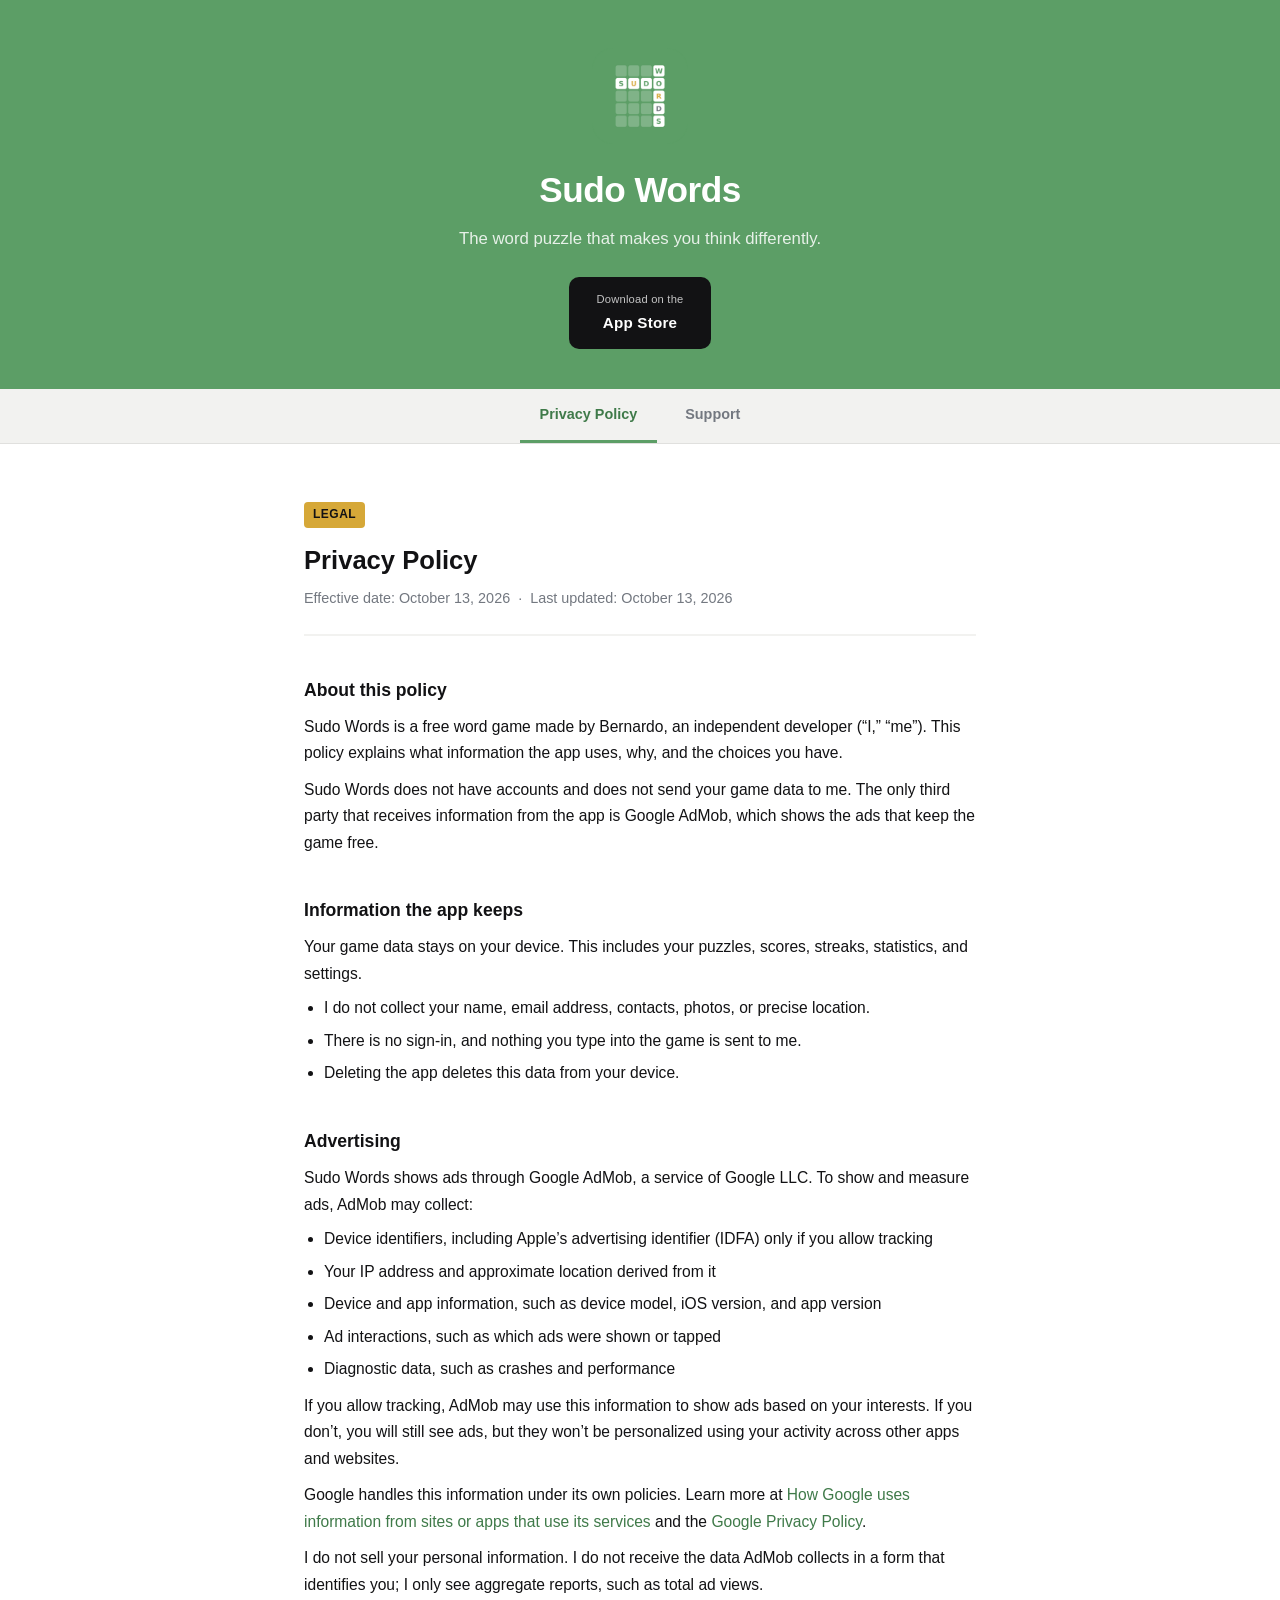
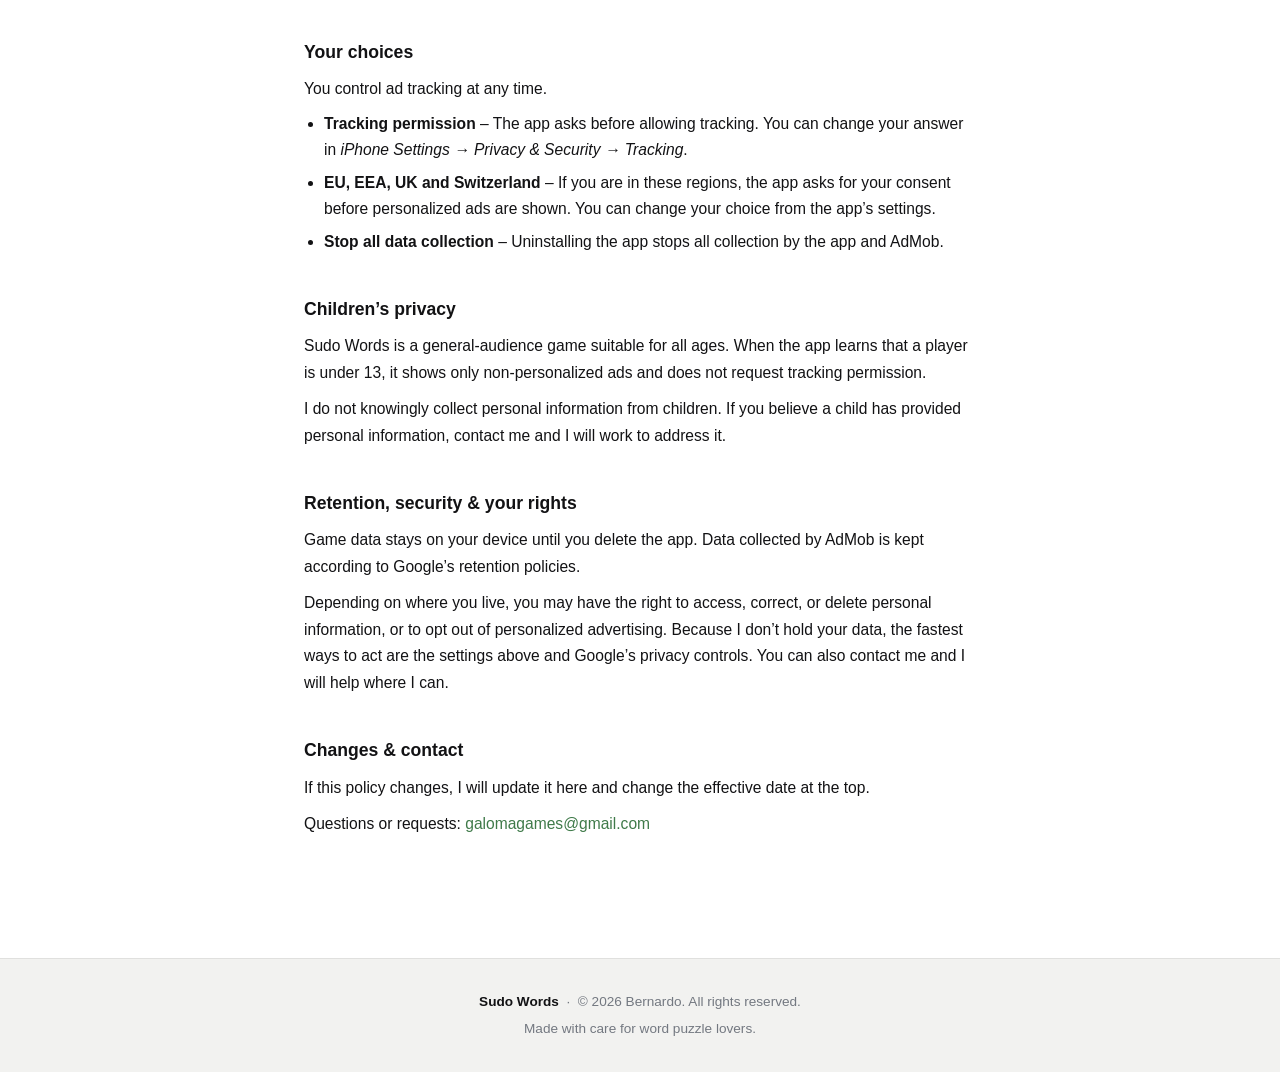
==== commit aa261c12: "Update index.html" ====
--- a/index.html
+++ b/index.html
@@ -190,7 +190,7 @@
     <img src="icon.png" alt="Sudo Words app icon" class="app-icon" />
     <h1>Sudo Words</h1>
     <p class="tagline">The word puzzle that makes you think differently.</p>
-    <a href="#" class="app-store-btn" aria-label="Download on the App Store (coming soon)">
+    <a href="https://apps.apple.com/app/id6823728124" class="app-store-btn" aria-label="Download on the App Store (coming soon)">
       <span class="btn-small">Download on the</span>
       App Store
     </a>
@@ -251,8 +251,8 @@
 
     <section>
       <h3>Children&rsquo;s privacy</h3>
-      <p>Sudo Words is made for players of all ages. When the app first opens, it asks for your birth year. If you are under 13, the app tells Google AdMob to treat ad requests as directed to children: ads are not personalized, tracking is never requested, and ads are limited to content suitable for general audiences.</p>
-      <p style="margin-top:10px;">The app saves only whether you are under 13, on your device; it does not save or send your birth year. I do not knowingly collect personal information from children. If you believe a child has provided personal information, contact me and I will work to address it.</p>
+      <p>Sudo Words is a general-audience game suitable for all ages. When the app learns that a player is under 13, it shows only non-personalized ads and does not request tracking permission.</p>
+      <p style="margin-top:10px;">I do not knowingly collect personal information from children. If you believe a child has provided personal information, contact me and I will work to address it.</p>
     </section>
 
     <section>
